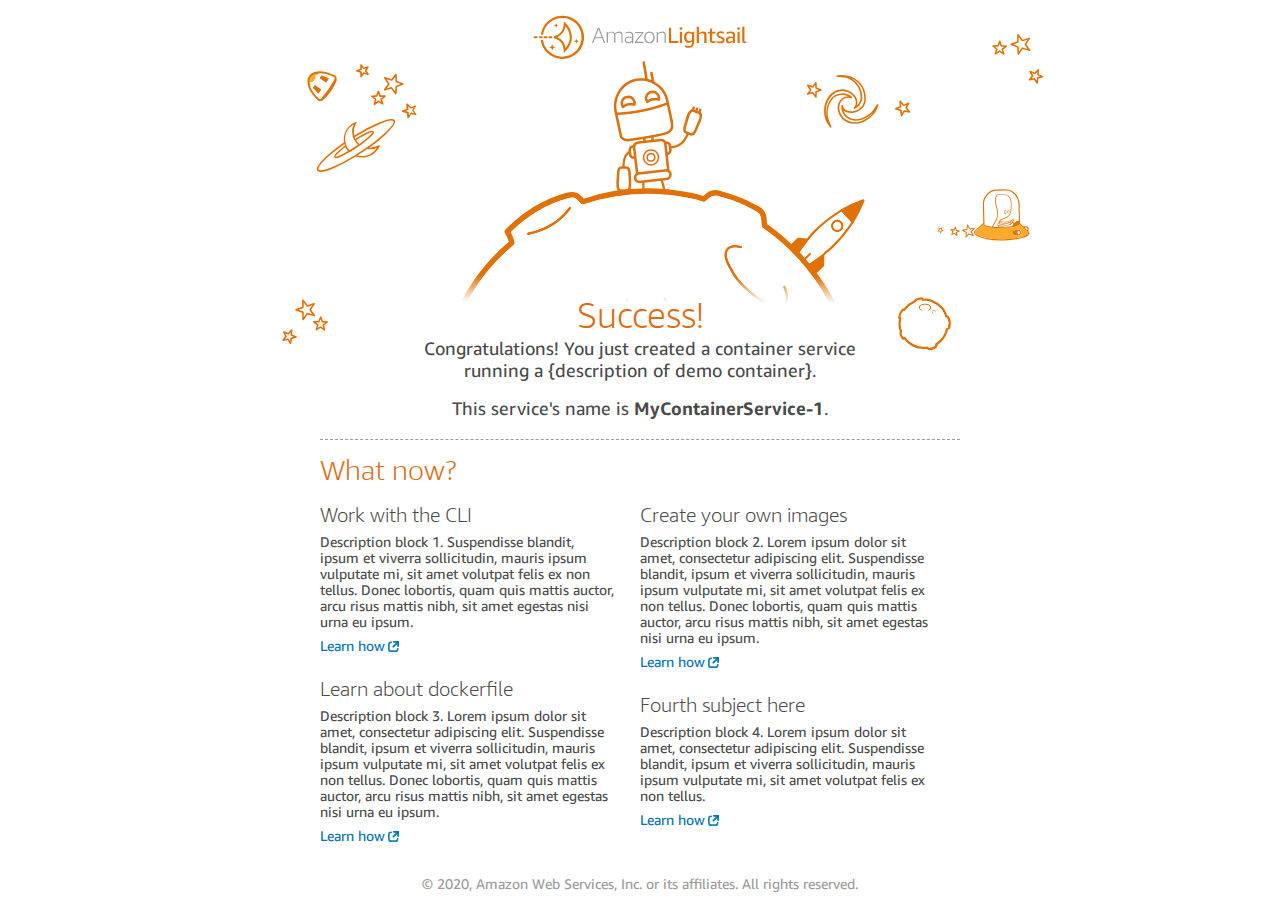
==== hello-world/html/index.html @ 0b676ece "add matt's page and styles" ====
<!DOCTYPE html>
<html lang="en-US">

<head>
	<meta charset="UTF-8">
	<meta name="author" content="@mrdaikon / Matt Rooney">
	<meta name="organization" content="Amazon - AWS / Lightsail">
	<title>Welcome to your first image!</title>
	<meta name="viewport" content="user-scalable=no, initial-scale=1, width=device-width, height=device-height" />
	<link rel="stylesheet" type="text/css" href="assets/css/welcome.css" />
</head>
<body>

<div class="layout_page style_bodyMD">
		<div class="layout_header">
			<img src="assets/img/Wave.gif" class="img_background">
			<img src="assets/img/HeaderOverlay.svg" class="img_foreground">
		</div>
	<div class="layout_content">

		<div class="layout_section1">

			<div class="style_headlineXL">Success!</div>

			<div class="layout_paragraph style_bodyMD">
				Congratulations! You just created a container service running a {description of demo container}.
			</div>

			<div class="layout_paragraph style_bodyMD">
				This service's name is <strong>MyContainerService-1</strong>.
			</div>

			<div class="style_rule"></div>

		</div>
		<div class="layout_section2_head">
			<div class="style_headlineMD">What now?</div>
		</div>
		<div class="layout_section2">

			<div class="layout_column">
				
				<div class="content_entry">
					<div class="style_headlineSM">Work with the CLI</div>
					<div class="style_bodySM">
						Description block 1. Suspendisse blandit, ipsum et viverra sollicitudin, mauris ipsum vulputate mi, sit amet volutpat felis ex non tellus. Donec lobortis, quam quis mattis auctor, arcu risus mattis nibh, sit amet egestas nisi urna eu ipsum.
						<a href="#">
							<div class="style_link">
								<div class="label">Learn how</div>
								<svg class="icon" width="16" height="16" viewBox="0 0 16 16" data-name="icon_inline_extlink_body2" class="tw_primitive_icon2 tw_type_mod_navlink" svgid="icon_inline_extlink_body2"><rect data-name="bounds" width="16" height="16" rx="2" style="opacity:0"></rect><g data-name="glyph"><path data-name="glyph" d="M4.107,14A3.107,3.107,0,0,1,1,10.893V6.568A3.107,3.107,0,0,1,4.107,3.461h.25A.643.643,0,0,1,5,4.1v.429a.642.642,0,0,1-.643.642h-.25A1.393,1.393,0,0,0,2.714,6.568v4.325a1.393,1.393,0,0,0,1.393,1.393H8.5a1.393,1.393,0,0,0,1.393-1.393V10.6a.643.643,0,0,1,.643-.643h.428a.643.643,0,0,1,.643.643v.289A3.107,3.107,0,0,1,8.5,14Z" style="opacity:.9"></path><path data-name="glyph" d="M6.643,2.961A.643.643,0,0,0,6,3.6v.428a.643.643,0,0,0,.643.643H9.074l-3.5,3.5a.643.643,0,0,0,0,.909l.3.3a.643.643,0,0,0,.909,0l3.5-3.5v2.43a.643.643,0,0,0,.643.643h.428A.643.643,0,0,0,12,8.318V2.961Z"></path></g></svg>
							</div>
						</a>				
					</div>
				</div>

				<div class="content_entry">
					<div class="style_headlineSM">Learn about dockerfile</div>
					<div class="style_bodySM">
						Description block 3. Lorem ipsum dolor sit amet, consectetur adipiscing elit. Suspendisse blandit, ipsum et viverra sollicitudin, mauris ipsum vulputate mi, sit amet volutpat felis ex non tellus. Donec lobortis, quam quis mattis auctor, arcu risus mattis nibh, sit amet egestas nisi urna eu ipsum.
						<a href="#">
							<div class="style_link">
								<div class="label">Learn how</div>
								<svg class="icon" width="16" height="16" viewBox="0 0 16 16" data-name="icon_inline_extlink_body2" class="tw_primitive_icon2 tw_type_mod_navlink" svgid="icon_inline_extlink_body2"><rect data-name="bounds" width="16" height="16" rx="2" style="opacity:0"></rect><g data-name="glyph"><path data-name="glyph" d="M4.107,14A3.107,3.107,0,0,1,1,10.893V6.568A3.107,3.107,0,0,1,4.107,3.461h.25A.643.643,0,0,1,5,4.1v.429a.642.642,0,0,1-.643.642h-.25A1.393,1.393,0,0,0,2.714,6.568v4.325a1.393,1.393,0,0,0,1.393,1.393H8.5a1.393,1.393,0,0,0,1.393-1.393V10.6a.643.643,0,0,1,.643-.643h.428a.643.643,0,0,1,.643.643v.289A3.107,3.107,0,0,1,8.5,14Z" style="opacity:.9"></path><path data-name="glyph" d="M6.643,2.961A.643.643,0,0,0,6,3.6v.428a.643.643,0,0,0,.643.643H9.074l-3.5,3.5a.643.643,0,0,0,0,.909l.3.3a.643.643,0,0,0,.909,0l3.5-3.5v2.43a.643.643,0,0,0,.643.643h.428A.643.643,0,0,0,12,8.318V2.961Z"></path></g></svg>
							</div>
						</a>				
					</div>
				</div>

			</div>


			<div class="layout_column">
				
				<div class="content_entry">
					<div class="style_headlineSM">Create your own images</div>
					<div class="style_bodySM">
						Description block 2. Lorem ipsum dolor sit amet, consectetur adipiscing elit. Suspendisse blandit, ipsum et viverra sollicitudin, mauris ipsum vulputate mi, sit amet volutpat felis ex non tellus. Donec lobortis, quam quis mattis auctor, arcu risus mattis nibh, sit amet egestas nisi urna eu ipsum.
						<a href="#">
							<div class="style_link">
								<div class="label">Learn how</div>
								<svg class="icon" width="16" height="16" viewBox="0 0 16 16" data-name="icon_inline_extlink_body2" class="tw_primitive_icon2 tw_type_mod_navlink" svgid="icon_inline_extlink_body2"><rect data-name="bounds" width="16" height="16" rx="2" style="opacity:0"></rect><g data-name="glyph"><path data-name="glyph" d="M4.107,14A3.107,3.107,0,0,1,1,10.893V6.568A3.107,3.107,0,0,1,4.107,3.461h.25A.643.643,0,0,1,5,4.1v.429a.642.642,0,0,1-.643.642h-.25A1.393,1.393,0,0,0,2.714,6.568v4.325a1.393,1.393,0,0,0,1.393,1.393H8.5a1.393,1.393,0,0,0,1.393-1.393V10.6a.643.643,0,0,1,.643-.643h.428a.643.643,0,0,1,.643.643v.289A3.107,3.107,0,0,1,8.5,14Z" style="opacity:.9"></path><path data-name="glyph" d="M6.643,2.961A.643.643,0,0,0,6,3.6v.428a.643.643,0,0,0,.643.643H9.074l-3.5,3.5a.643.643,0,0,0,0,.909l.3.3a.643.643,0,0,0,.909,0l3.5-3.5v2.43a.643.643,0,0,0,.643.643h.428A.643.643,0,0,0,12,8.318V2.961Z"></path></g></svg>
							</div>
						</a>				
					</div>
				</div>

				<div class="content_entry">
					<div class="style_headlineSM">Fourth subject here</div>
					<div class="style_bodySM">
						Description block 4. Lorem ipsum dolor sit amet, consectetur adipiscing elit. Suspendisse blandit, ipsum et viverra sollicitudin, mauris ipsum vulputate mi, sit amet volutpat felis ex non tellus.
						<a href="#">
							<div class="style_link">
								<div class="label">Learn how</div>
								<svg class="icon" width="16" height="16" viewBox="0 0 16 16" data-name="icon_inline_extlink_body2" class="tw_primitive_icon2 tw_type_mod_navlink" svgid="icon_inline_extlink_body2"><rect data-name="bounds" width="16" height="16" rx="2" style="opacity:0"></rect><g data-name="glyph"><path data-name="glyph" d="M4.107,14A3.107,3.107,0,0,1,1,10.893V6.568A3.107,3.107,0,0,1,4.107,3.461h.25A.643.643,0,0,1,5,4.1v.429a.642.642,0,0,1-.643.642h-.25A1.393,1.393,0,0,0,2.714,6.568v4.325a1.393,1.393,0,0,0,1.393,1.393H8.5a1.393,1.393,0,0,0,1.393-1.393V10.6a.643.643,0,0,1,.643-.643h.428a.643.643,0,0,1,.643.643v.289A3.107,3.107,0,0,1,8.5,14Z" style="opacity:.9"></path><path data-name="glyph" d="M6.643,2.961A.643.643,0,0,0,6,3.6v.428a.643.643,0,0,0,.643.643H9.074l-3.5,3.5a.643.643,0,0,0,0,.909l.3.3a.643.643,0,0,0,.909,0l3.5-3.5v2.43a.643.643,0,0,0,.643.643h.428A.643.643,0,0,0,12,8.318V2.961Z"></path></g></svg>
							</div>
						</a>				
					</div>
				</div>
				
			</div>



		</div>
	</div>
	<div class="layout_footer style_bodySM style_secondary">
		© 2020, Amazon Web Services, Inc. or its affiliates. All rights reserved.
	</div>


</div>


</body>
</html>
---- hello-world/html/assets/css/welcome.css ----
@font-face {
	font-family: 'FontCopy';
	font-style: normal;
	src: url("../fonts/AmazonEmber_W_Rg.woff2") format("woff2"), url("../fonts/AmazonEmber_W_Rg.woff") format("woff"), url("../fonts/AmazonEmber_W_Rg.eot") format("embedded-opentype");
}
@font-face {
	font-family: 'FontCopy';
	font-weight: bold;
	src: url("../fonts/AmazonEmber_W_Bd.woff2") format("woff2"), url("../fonts/AmazonEmber_W_Bd.woff") format("woff"), url("../fonts/AmazonEmber_W_Bd.eot") format("embedded-opentype");
}
@font-face {
	font-family: 'FontDisplay';
	font-style: normal;
	src: url("../fonts/AmazonEmberDisplay_W_Lt.woff2") format("woff2"), url("../fonts/AmazonEmberDisplay_W_Lt.woff") format("woff"), url("../fonts/AmazonEmberDisplay_W_Lt.eot") format("embedded-opentype");
}


body, html {
	background-color: #FFFFFF;
	font-family: FontCopy;
	margin: 0px;
	padding: 0px;
	-moz-osx-font-smoothing: grayscale;
		color: #4A4A4A;
		width: 100%;
		height: 100%;

}

strong {
	font-family: FontCopy;
}

a {
	text-decoration: none;
}

.style_rule {
	margin: 4px 0 4px 0;
	border-top: 1px dashed #9B9B9B;
	width: 100%;
}

.style_link {
	display: flex;
	line-height: 20px;
	fill: #0073BB;
	color: #0073BB;
	margin-top: 8px;
}

.style_link .label {
	font-size: 14px;
	line-height: 16px;
		text-decoration: none;
	font-style: normal;
	padding-right: 2px;


}

.style_headlineXL {
	line-height: 44px;
	font-size: 36px;
	font-family: FontDisplay;
	color: #DD6B10;
}

.style_headlineMD {
	    line-height: 36px;
    font-size: 28px;
    font-family: FontDisplay;
    color: #4A4A4A;
    padding-bottom: 16px;
	color: #DD6B10;
}

.style_headlineSM {
line-height: 22px;
font-size: 20px;
font-family: FontDisplay;
padding-bottom: 8px;
}

.style_bodyMD {
	font-size: 18px;
	padding-bottom: 18px;
}

.style_bodySM {
	font-size: 14px;
	line-height: 16px;
}

.style_secondary {
	color: #9B9B9B;
}

.layout_page {
	display: flex;
	flex-direction: column;
	height: 100%;
	width: 960px;
	margin: 0px auto;
	align-items: center;
}

.layout_content {
		flex: 1;
		width: 640px;
		margin-top: -60px;
		z-index: 900;
}

.layout_section1 {
	display: flex;
	flex-direction: column;
	align-items: center;
	text-align: center;
}


.layout_footer {
	text-align: right;
	padding: 8px;
}

.layout_header {
	position: relative;
	width: 960px;
	height: 384px;
}

.layout_paragraph {
	max-width: 480px;
	padding-bottom: 16px;
}


.layout_section2 {
	display: flex;
	width: 100%;
}

.layout_column {
	flex: 1;
}

.layout_section2_head {
	padding-top: 8px;
}

.content_entry {
	padding-bottom: 24px;
	padding-right: 24px;
}



.img_background{
	position: absolute;
	width: 150px;
	height: 150px;
	right: 40.8%;
	top: 16.2%;

}

.img_foreground {
	position: absolute;
	width: 100%;
	height: 100%;
}
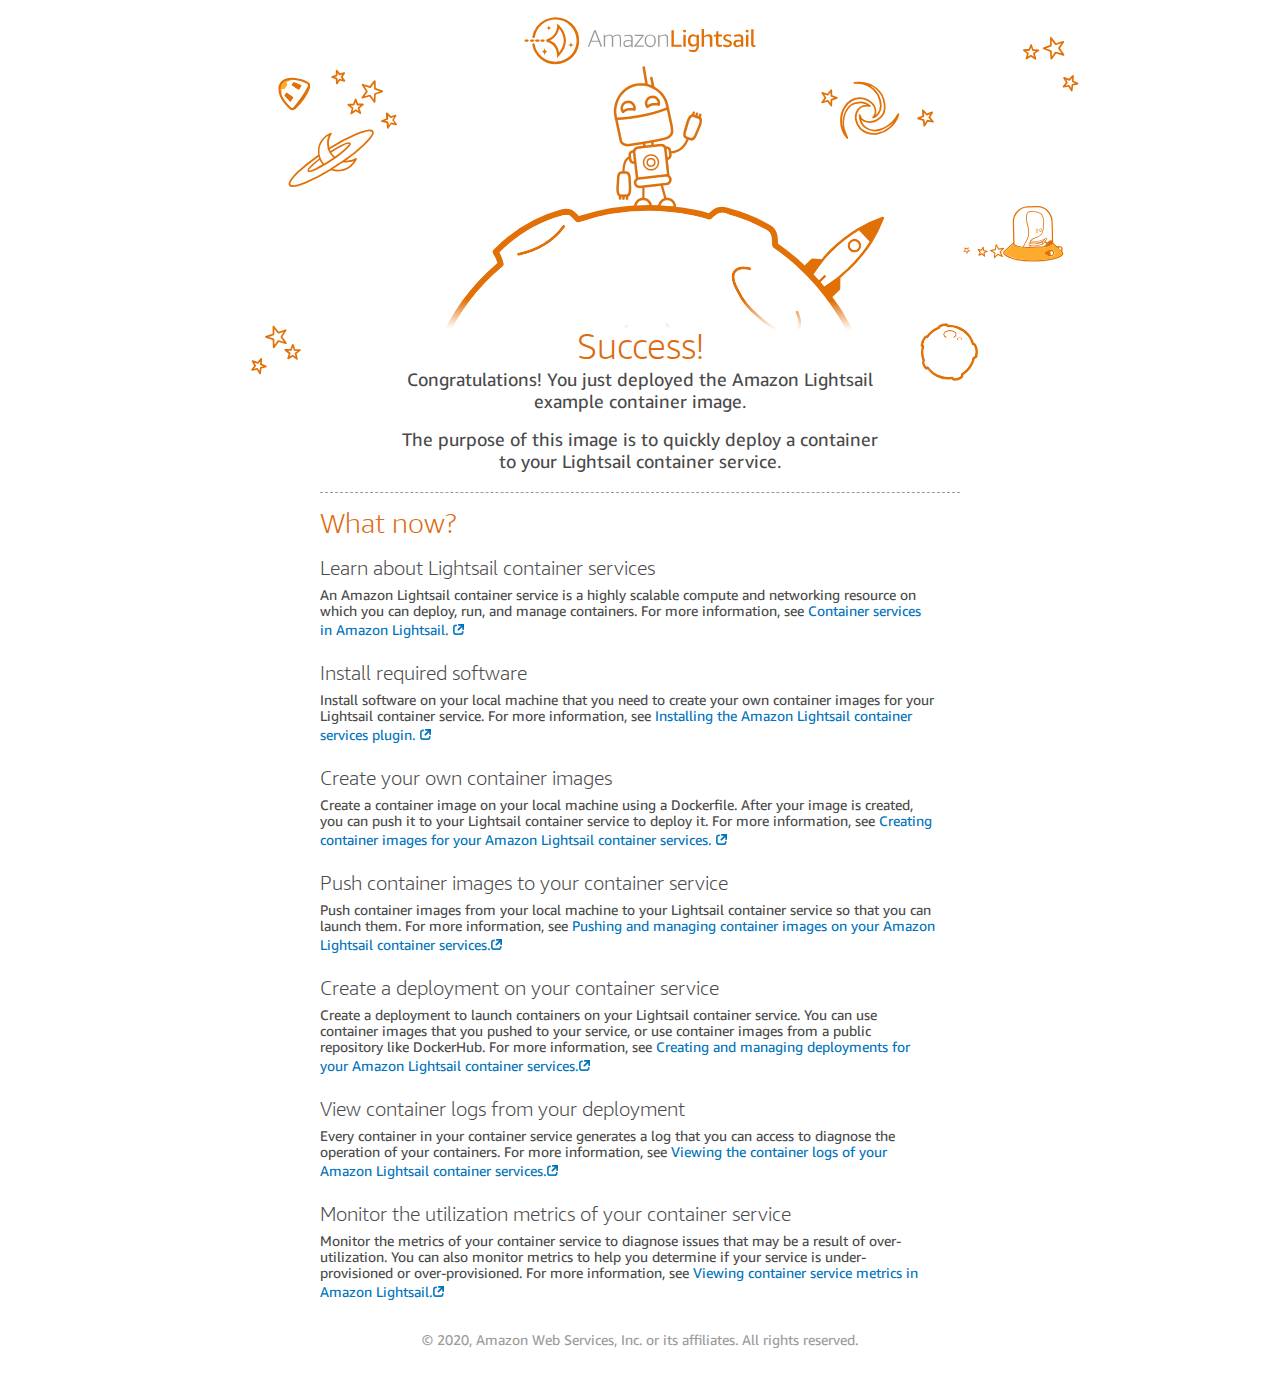
==== commit 290cc785: "add copy" ====
--- a/hello-world/html/index.html
+++ b/hello-world/html/index.html
@@ -1,115 +1,362 @@
 <!DOCTYPE html>
 <html lang="en-US">
-
-<head>
-	<meta charset="UTF-8">
-	<meta name="author" content="@mrdaikon / Matt Rooney">
-	<meta name="organization" content="Amazon - AWS / Lightsail">
-	<title>Welcome to your first image!</title>
-	<meta name="viewport" content="user-scalable=no, initial-scale=1, width=device-width, height=device-height" />
-	<link rel="stylesheet" type="text/css" href="assets/css/welcome.css" />
-</head>
-<body>
-
-<div class="layout_page style_bodyMD">
-		<div class="layout_header">
-			<img src="assets/img/Wave.gif" class="img_background">
-			<img src="assets/img/HeaderOverlay.svg" class="img_foreground">
-		</div>
-	<div class="layout_content">
-
-		<div class="layout_section1">
-
-			<div class="style_headlineXL">Success!</div>
-
-			<div class="layout_paragraph style_bodyMD">
-				Congratulations! You just created a container service running a {description of demo container}.
-			</div>
-
-			<div class="layout_paragraph style_bodyMD">
-				This service's name is <strong>MyContainerService-1</strong>.
-			</div>
-
-			<div class="style_rule"></div>
-
-		</div>
-		<div class="layout_section2_head">
-			<div class="style_headlineMD">What now?</div>
-		</div>
-		<div class="layout_section2">
-
-			<div class="layout_column">
-				
-				<div class="content_entry">
-					<div class="style_headlineSM">Work with the CLI</div>
-					<div class="style_bodySM">
-						Description block 1. Suspendisse blandit, ipsum et viverra sollicitudin, mauris ipsum vulputate mi, sit amet volutpat felis ex non tellus. Donec lobortis, quam quis mattis auctor, arcu risus mattis nibh, sit amet egestas nisi urna eu ipsum.
-						<a href="#">
-							<div class="style_link">
-								<div class="label">Learn how</div>
-								<svg class="icon" width="16" height="16" viewBox="0 0 16 16" data-name="icon_inline_extlink_body2" class="tw_primitive_icon2 tw_type_mod_navlink" svgid="icon_inline_extlink_body2"><rect data-name="bounds" width="16" height="16" rx="2" style="opacity:0"></rect><g data-name="glyph"><path data-name="glyph" d="M4.107,14A3.107,3.107,0,0,1,1,10.893V6.568A3.107,3.107,0,0,1,4.107,3.461h.25A.643.643,0,0,1,5,4.1v.429a.642.642,0,0,1-.643.642h-.25A1.393,1.393,0,0,0,2.714,6.568v4.325a1.393,1.393,0,0,0,1.393,1.393H8.5a1.393,1.393,0,0,0,1.393-1.393V10.6a.643.643,0,0,1,.643-.643h.428a.643.643,0,0,1,.643.643v.289A3.107,3.107,0,0,1,8.5,14Z" style="opacity:.9"></path><path data-name="glyph" d="M6.643,2.961A.643.643,0,0,0,6,3.6v.428a.643.643,0,0,0,.643.643H9.074l-3.5,3.5a.643.643,0,0,0,0,.909l.3.3a.643.643,0,0,0,.909,0l3.5-3.5v2.43a.643.643,0,0,0,.643.643h.428A.643.643,0,0,0,12,8.318V2.961Z"></path></g></svg>
-							</div>
-						</a>				
-					</div>
-				</div>
-
-				<div class="content_entry">
-					<div class="style_headlineSM">Learn about dockerfile</div>
-					<div class="style_bodySM">
-						Description block 3. Lorem ipsum dolor sit amet, consectetur adipiscing elit. Suspendisse blandit, ipsum et viverra sollicitudin, mauris ipsum vulputate mi, sit amet volutpat felis ex non tellus. Donec lobortis, quam quis mattis auctor, arcu risus mattis nibh, sit amet egestas nisi urna eu ipsum.
-						<a href="#">
-							<div class="style_link">
-								<div class="label">Learn how</div>
-								<svg class="icon" width="16" height="16" viewBox="0 0 16 16" data-name="icon_inline_extlink_body2" class="tw_primitive_icon2 tw_type_mod_navlink" svgid="icon_inline_extlink_body2"><rect data-name="bounds" width="16" height="16" rx="2" style="opacity:0"></rect><g data-name="glyph"><path data-name="glyph" d="M4.107,14A3.107,3.107,0,0,1,1,10.893V6.568A3.107,3.107,0,0,1,4.107,3.461h.25A.643.643,0,0,1,5,4.1v.429a.642.642,0,0,1-.643.642h-.25A1.393,1.393,0,0,0,2.714,6.568v4.325a1.393,1.393,0,0,0,1.393,1.393H8.5a1.393,1.393,0,0,0,1.393-1.393V10.6a.643.643,0,0,1,.643-.643h.428a.643.643,0,0,1,.643.643v.289A3.107,3.107,0,0,1,8.5,14Z" style="opacity:.9"></path><path data-name="glyph" d="M6.643,2.961A.643.643,0,0,0,6,3.6v.428a.643.643,0,0,0,.643.643H9.074l-3.5,3.5a.643.643,0,0,0,0,.909l.3.3a.643.643,0,0,0,.909,0l3.5-3.5v2.43a.643.643,0,0,0,.643.643h.428A.643.643,0,0,0,12,8.318V2.961Z"></path></g></svg>
-							</div>
-						</a>				
-					</div>
-				</div>
-
-			</div>
-
-
-			<div class="layout_column">
-				
-				<div class="content_entry">
-					<div class="style_headlineSM">Create your own images</div>
-					<div class="style_bodySM">
-						Description block 2. Lorem ipsum dolor sit amet, consectetur adipiscing elit. Suspendisse blandit, ipsum et viverra sollicitudin, mauris ipsum vulputate mi, sit amet volutpat felis ex non tellus. Donec lobortis, quam quis mattis auctor, arcu risus mattis nibh, sit amet egestas nisi urna eu ipsum.
-						<a href="#">
-							<div class="style_link">
-								<div class="label">Learn how</div>
-								<svg class="icon" width="16" height="16" viewBox="0 0 16 16" data-name="icon_inline_extlink_body2" class="tw_primitive_icon2 tw_type_mod_navlink" svgid="icon_inline_extlink_body2"><rect data-name="bounds" width="16" height="16" rx="2" style="opacity:0"></rect><g data-name="glyph"><path data-name="glyph" d="M4.107,14A3.107,3.107,0,0,1,1,10.893V6.568A3.107,3.107,0,0,1,4.107,3.461h.25A.643.643,0,0,1,5,4.1v.429a.642.642,0,0,1-.643.642h-.25A1.393,1.393,0,0,0,2.714,6.568v4.325a1.393,1.393,0,0,0,1.393,1.393H8.5a1.393,1.393,0,0,0,1.393-1.393V10.6a.643.643,0,0,1,.643-.643h.428a.643.643,0,0,1,.643.643v.289A3.107,3.107,0,0,1,8.5,14Z" style="opacity:.9"></path><path data-name="glyph" d="M6.643,2.961A.643.643,0,0,0,6,3.6v.428a.643.643,0,0,0,.643.643H9.074l-3.5,3.5a.643.643,0,0,0,0,.909l.3.3a.643.643,0,0,0,.909,0l3.5-3.5v2.43a.643.643,0,0,0,.643.643h.428A.643.643,0,0,0,12,8.318V2.961Z"></path></g></svg>
-							</div>
-						</a>				
-					</div>
-				</div>
-
-				<div class="content_entry">
-					<div class="style_headlineSM">Fourth subject here</div>
-					<div class="style_bodySM">
-						Description block 4. Lorem ipsum dolor sit amet, consectetur adipiscing elit. Suspendisse blandit, ipsum et viverra sollicitudin, mauris ipsum vulputate mi, sit amet volutpat felis ex non tellus.
-						<a href="#">
-							<div class="style_link">
-								<div class="label">Learn how</div>
-								<svg class="icon" width="16" height="16" viewBox="0 0 16 16" data-name="icon_inline_extlink_body2" class="tw_primitive_icon2 tw_type_mod_navlink" svgid="icon_inline_extlink_body2"><rect data-name="bounds" width="16" height="16" rx="2" style="opacity:0"></rect><g data-name="glyph"><path data-name="glyph" d="M4.107,14A3.107,3.107,0,0,1,1,10.893V6.568A3.107,3.107,0,0,1,4.107,3.461h.25A.643.643,0,0,1,5,4.1v.429a.642.642,0,0,1-.643.642h-.25A1.393,1.393,0,0,0,2.714,6.568v4.325a1.393,1.393,0,0,0,1.393,1.393H8.5a1.393,1.393,0,0,0,1.393-1.393V10.6a.643.643,0,0,1,.643-.643h.428a.643.643,0,0,1,.643.643v.289A3.107,3.107,0,0,1,8.5,14Z" style="opacity:.9"></path><path data-name="glyph" d="M6.643,2.961A.643.643,0,0,0,6,3.6v.428a.643.643,0,0,0,.643.643H9.074l-3.5,3.5a.643.643,0,0,0,0,.909l.3.3a.643.643,0,0,0,.909,0l3.5-3.5v2.43a.643.643,0,0,0,.643.643h.428A.643.643,0,0,0,12,8.318V2.961Z"></path></g></svg>
-							</div>
-						</a>				
-					</div>
-				</div>
-				
-			</div>
-
-
-
-		</div>
-	</div>
-	<div class="layout_footer style_bodySM style_secondary">
-		© 2020, Amazon Web Services, Inc. or its affiliates. All rights reserved.
-	</div>
-
-
-</div>
-
-
-</body>
-</html>+  <head>
+    <meta charset="UTF-8" />
+    <meta name="author" content="@mrdaikon / Matt Rooney" />
+    <meta name="organization" content="Amazon - AWS / Lightsail" />
+    <title>Welcome to your first image!</title>
+    <meta
+      name="viewport"
+      content="user-scalable=no, initial-scale=1, width=device-width, height=device-height"
+    />
+    <link rel="stylesheet" type="text/css" href="assets/css/welcome.css" />
+  </head>
+  <body>
+    <div class="layout_page style_bodyMD">
+      <div class="layout_header">
+        <img src="assets/img/Wave.gif" class="img_background" />
+        <img src="assets/img/HeaderOverlay.svg" class="img_foreground" />
+      </div>
+      <div class="layout_content">
+        <div class="layout_section1">
+          <div class="style_headlineXL">Success!</div>
+
+          <div class="layout_paragraph style_bodyMD">
+            Congratulations! You just deployed the Amazon Lightsail example
+            container image.
+          </div>
+
+          <div class="layout_paragraph style_bodyMD">
+            The purpose of this image is to quickly deploy a container to your
+            Lightsail container service.
+          </div>
+
+          <div class="style_rule"></div>
+        </div>
+
+        <div class="layout_section2_head">
+          <div class="style_headlineMD">What now?</div>
+        </div>
+
+        <div class="layout_section2">
+          <div class="layout_column">
+            <div class="content_entry">
+              <div class="style_headlineSM">
+                Learn about Lightsail container services
+              </div>
+              <div class="style_bodySM">
+                An Amazon Lightsail container service is a highly scalable
+                compute and networking resource on which you can deploy, run,
+                and manage containers. For more information, see
+                <a
+                  href="https://lightsail.aws.amazon.com/ls/docs/en_us/articles/amazon-lightsail-container-services"
+                  target="_blank"
+                  >Container services in Amazon Lightsail.
+                  <svg
+                    class="icon"
+                    width="16"
+                    height="16"
+                    viewBox="0 -2 16 16"
+                    data-name="icon_inline_extlink_body2"
+                    class="tw_primitive_icon2 tw_type_mod_navlink"
+                    svgid="icon_inline_extlink_body2"
+                  >
+                    <rect
+                      data-name="bounds"
+                      width="16"
+                      height="16"
+                      rx="2"
+                      style="opacity: 0;"
+                    ></rect>
+                    <g data-name="glyph">
+                      <path
+                        data-name="glyph"
+                        d="M4.107,14A3.107,3.107,0,0,1,1,10.893V6.568A3.107,3.107,0,0,1,4.107,3.461h.25A.643.643,0,0,1,5,4.1v.429a.642.642,0,0,1-.643.642h-.25A1.393,1.393,0,0,0,2.714,6.568v4.325a1.393,1.393,0,0,0,1.393,1.393H8.5a1.393,1.393,0,0,0,1.393-1.393V10.6a.643.643,0,0,1,.643-.643h.428a.643.643,0,0,1,.643.643v.289A3.107,3.107,0,0,1,8.5,14Z"
+                        style="opacity: 0.9;"
+                      ></path>
+                      <path
+                        data-name="glyph"
+                        d="M6.643,2.961A.643.643,0,0,0,6,3.6v.428a.643.643,0,0,0,.643.643H9.074l-3.5,3.5a.643.643,0,0,0,0,.909l.3.3a.643.643,0,0,0,.909,0l3.5-3.5v2.43a.643.643,0,0,0,.643.643h.428A.643.643,0,0,0,12,8.318V2.961Z"
+                      ></path>
+                    </g>
+                  </svg>
+                </a>
+              </div>
+            </div>
+
+            <div class="content_entry">
+              <div class="style_headlineSM">Install required software</div>
+              <div class="style_bodySM">
+                Install software on your local machine that you need to create
+                your own container images for your Lightsail container service.
+                For more information, see
+                <a
+                  href="https://lightsail.aws.amazon.com/ls/docs/en_us/articles/amazon-lightsail-install-software"
+                >
+                  Installing the Amazon Lightsail container services plugin.
+                  <svg
+                    class="icon"
+                    width="16"
+                    height="16"
+                    viewBox="0 -2 16 16"
+                    data-name="icon_inline_extlink_body2"
+                    class="tw_primitive_icon2 tw_type_mod_navlink"
+                    svgid="icon_inline_extlink_body2"
+                  >
+                    <rect
+                      data-name="bounds"
+                      width="16"
+                      height="16"
+                      rx="2"
+                      style="opacity: 0;"
+                    ></rect>
+                    <g data-name="glyph">
+                      <path
+                        data-name="glyph"
+                        d="M4.107,14A3.107,3.107,0,0,1,1,10.893V6.568A3.107,3.107,0,0,1,4.107,3.461h.25A.643.643,0,0,1,5,4.1v.429a.642.642,0,0,1-.643.642h-.25A1.393,1.393,0,0,0,2.714,6.568v4.325a1.393,1.393,0,0,0,1.393,1.393H8.5a1.393,1.393,0,0,0,1.393-1.393V10.6a.643.643,0,0,1,.643-.643h.428a.643.643,0,0,1,.643.643v.289A3.107,3.107,0,0,1,8.5,14Z"
+                        style="opacity: 0.9;"
+                      ></path>
+                      <path
+                        data-name="glyph"
+                        d="M6.643,2.961A.643.643,0,0,0,6,3.6v.428a.643.643,0,0,0,.643.643H9.074l-3.5,3.5a.643.643,0,0,0,0,.909l.3.3a.643.643,0,0,0,.909,0l3.5-3.5v2.43a.643.643,0,0,0,.643.643h.428A.643.643,0,0,0,12,8.318V2.961Z"
+                      ></path>
+                    </g>
+                  </svg>
+                </a>
+              </div>
+            </div>
+
+            <div class="content_entry">
+              <div class="style_headlineSM">
+                Create your own container images
+              </div>
+              <div class="style_bodySM">
+                Create a container image on your local machine using a
+                Dockerfile. After your image is created, you can push it to your
+                Lightsail container service to deploy it. For more information,
+                see
+                <a
+                  href="https://lightsail.aws.amazon.com/ls/docs/en_us/articles/amazon-lightsail-creating-container-images"
+                  target="_blank"
+                  >Creating container images for your Amazon Lightsail container
+                  services.
+                  <svg
+                    class="icon"
+                    width="16"
+                    height="16"
+                    viewBox="0 -2 16 16"
+                    data-name="icon_inline_extlink_body2"
+                    class="tw_primitive_icon2 tw_type_mod_navlink"
+                    svgid="icon_inline_extlink_body2"
+                  >
+                    <rect
+                      data-name="bounds"
+                      width="16"
+                      height="16"
+                      rx="2"
+                      style="opacity: 0;"
+                    ></rect>
+                    <g data-name="glyph">
+                      <path
+                        data-name="glyph"
+                        d="M4.107,14A3.107,3.107,0,0,1,1,10.893V6.568A3.107,3.107,0,0,1,4.107,3.461h.25A.643.643,0,0,1,5,4.1v.429a.642.642,0,0,1-.643.642h-.25A1.393,1.393,0,0,0,2.714,6.568v4.325a1.393,1.393,0,0,0,1.393,1.393H8.5a1.393,1.393,0,0,0,1.393-1.393V10.6a.643.643,0,0,1,.643-.643h.428a.643.643,0,0,1,.643.643v.289A3.107,3.107,0,0,1,8.5,14Z"
+                        style="opacity: 0.9;"
+                      ></path>
+                      <path
+                        data-name="glyph"
+                        d="M6.643,2.961A.643.643,0,0,0,6,3.6v.428a.643.643,0,0,0,.643.643H9.074l-3.5,3.5a.643.643,0,0,0,0,.909l.3.3a.643.643,0,0,0,.909,0l3.5-3.5v2.43a.643.643,0,0,0,.643.643h.428A.643.643,0,0,0,12,8.318V2.961Z"
+                      ></path>
+                    </g>
+                  </svg>
+                </a>
+              </div>
+            </div>
+
+            <div class="content_entry">
+              <div class="style_headlineSM">
+                Push container images to your container service
+              </div>
+              <div class="style_bodySM">
+                Push container images from your local machine to your Lightsail
+                container service so that you can launch them. For more
+                information, see
+                <a
+                  href="https://lightsail.aws.amazon.com/ls/docs/en_us/articles/amazon-lightsail-pushing-container-images"
+                  target="_blank"
+                  >Pushing and managing container images on your Amazon
+                  Lightsail container services.<svg
+                    class="icon"
+                    width="16"
+                    height="16"
+                    viewBox="0 -2 16 16"
+                    data-name="icon_inline_extlink_body2"
+                    class="tw_primitive_icon2 tw_type_mod_navlink"
+                    svgid="icon_inline_extlink_body2"
+                  >
+                    <rect
+                      data-name="bounds"
+                      width="16"
+                      height="16"
+                      rx="2"
+                      style="opacity: 0;"
+                    ></rect>
+                    <g data-name="glyph">
+                      <path
+                        data-name="glyph"
+                        d="M4.107,14A3.107,3.107,0,0,1,1,10.893V6.568A3.107,3.107,0,0,1,4.107,3.461h.25A.643.643,0,0,1,5,4.1v.429a.642.642,0,0,1-.643.642h-.25A1.393,1.393,0,0,0,2.714,6.568v4.325a1.393,1.393,0,0,0,1.393,1.393H8.5a1.393,1.393,0,0,0,1.393-1.393V10.6a.643.643,0,0,1,.643-.643h.428a.643.643,0,0,1,.643.643v.289A3.107,3.107,0,0,1,8.5,14Z"
+                        style="opacity: 0.9;"
+                      ></path>
+                      <path
+                        data-name="glyph"
+                        d="M6.643,2.961A.643.643,0,0,0,6,3.6v.428a.643.643,0,0,0,.643.643H9.074l-3.5,3.5a.643.643,0,0,0,0,.909l.3.3a.643.643,0,0,0,.909,0l3.5-3.5v2.43a.643.643,0,0,0,.643.643h.428A.643.643,0,0,0,12,8.318V2.961Z"
+                      ></path>
+                    </g>
+                  </svg>
+                </a>
+              </div>
+            </div>
+
+            <div class="content_entry">
+              <div class="style_headlineSM">
+                Create a deployment on your container service
+              </div>
+              <div class="style_bodySM">
+                Create a deployment to launch containers on your Lightsail
+                container service. You can use container images that you pushed
+                to your service, or use container images from a public
+                repository like DockerHub. For more information, see
+                <a
+                  href="https://lightsail.aws.amazon.com/ls/docs/en_us/articles/amazon-lightsail-container-services-deployments"
+                  target="_blank"
+                  >Creating and managing deployments for your Amazon Lightsail
+                  container services.<svg
+                    class="icon"
+                    width="16"
+                    height="16"
+                    viewBox="0 -2 16 16"
+                    data-name="icon_inline_extlink_body2"
+                    class="tw_primitive_icon2 tw_type_mod_navlink"
+                    svgid="icon_inline_extlink_body2"
+                  >
+                    <rect
+                      data-name="bounds"
+                      width="16"
+                      height="16"
+                      rx="2"
+                      style="opacity: 0;"
+                    ></rect>
+                    <g data-name="glyph">
+                      <path
+                        data-name="glyph"
+                        d="M4.107,14A3.107,3.107,0,0,1,1,10.893V6.568A3.107,3.107,0,0,1,4.107,3.461h.25A.643.643,0,0,1,5,4.1v.429a.642.642,0,0,1-.643.642h-.25A1.393,1.393,0,0,0,2.714,6.568v4.325a1.393,1.393,0,0,0,1.393,1.393H8.5a1.393,1.393,0,0,0,1.393-1.393V10.6a.643.643,0,0,1,.643-.643h.428a.643.643,0,0,1,.643.643v.289A3.107,3.107,0,0,1,8.5,14Z"
+                        style="opacity: 0.9;"
+                      ></path>
+                      <path
+                        data-name="glyph"
+                        d="M6.643,2.961A.643.643,0,0,0,6,3.6v.428a.643.643,0,0,0,.643.643H9.074l-3.5,3.5a.643.643,0,0,0,0,.909l.3.3a.643.643,0,0,0,.909,0l3.5-3.5v2.43a.643.643,0,0,0,.643.643h.428A.643.643,0,0,0,12,8.318V2.961Z"
+                      ></path>
+                    </g>
+                  </svg>
+                </a>
+              </div>
+            </div>
+
+            <div class="content_entry">
+              <div class="style_headlineSM">
+                View container logs from your deployment
+              </div>
+              <div class="style_bodySM">
+                Every container in your container service generates a log that
+                you can access to diagnose the operation of your containers. For
+                more information, see
+                <a
+                  href="https://lightsail.aws.amazon.com/ls/docs/en_us/articles/amazon-lightsail-viewing-container-service-container-logs"
+                  target="_blank"
+                  >Viewing the container logs of your Amazon Lightsail container
+                  services.<svg
+                    class="icon"
+                    width="16"
+                    height="16"
+                    viewBox="0 -2 16 16"
+                    data-name="icon_inline_extlink_body2"
+                    class="tw_primitive_icon2 tw_type_mod_navlink"
+                    svgid="icon_inline_extlink_body2"
+                  >
+                    <rect
+                      data-name="bounds"
+                      width="16"
+                      height="16"
+                      rx="2"
+                      style="opacity: 0;"
+                    ></rect>
+                    <g data-name="glyph">
+                      <path
+                        data-name="glyph"
+                        d="M4.107,14A3.107,3.107,0,0,1,1,10.893V6.568A3.107,3.107,0,0,1,4.107,3.461h.25A.643.643,0,0,1,5,4.1v.429a.642.642,0,0,1-.643.642h-.25A1.393,1.393,0,0,0,2.714,6.568v4.325a1.393,1.393,0,0,0,1.393,1.393H8.5a1.393,1.393,0,0,0,1.393-1.393V10.6a.643.643,0,0,1,.643-.643h.428a.643.643,0,0,1,.643.643v.289A3.107,3.107,0,0,1,8.5,14Z"
+                        style="opacity: 0.9;"
+                      ></path>
+                      <path
+                        data-name="glyph"
+                        d="M6.643,2.961A.643.643,0,0,0,6,3.6v.428a.643.643,0,0,0,.643.643H9.074l-3.5,3.5a.643.643,0,0,0,0,.909l.3.3a.643.643,0,0,0,.909,0l3.5-3.5v2.43a.643.643,0,0,0,.643.643h.428A.643.643,0,0,0,12,8.318V2.961Z"
+                      ></path>
+                    </g>
+                  </svg>
+                </a>
+              </div>
+            </div>
+
+            <div class="content_entry">
+              <div class="style_headlineSM">
+                Monitor the utilization metrics of your container service
+              </div>
+              <div class="style_bodySM">
+                Monitor the metrics of your container service to diagnose issues
+                that may be a result of over-utilization. You can also monitor
+                metrics to help you determine if your service is
+                under-provisioned or over-provisioned. For more information, see
+                <a
+                  href="https://lightsail.aws.amazon.com/ls/docs/en_us/articles/amazon-lightsail-viewing-container-services-metrics"
+                  target="_blank"
+                  >Viewing container service metrics in Amazon Lightsail.<svg
+                    class="icon"
+                    width="16"
+                    height="16"
+                    viewBox="0 -2 16 16"
+                    data-name="icon_inline_extlink_body2"
+                    class="tw_primitive_icon2 tw_type_mod_navlink"
+                    svgid="icon_inline_extlink_body2"
+                  >
+                    <rect
+                      data-name="bounds"
+                      width="16"
+                      height="16"
+                      rx="2"
+                      style="opacity: 0;"
+                    ></rect>
+                    <g data-name="glyph">
+                      <path
+                        data-name="glyph"
+                        d="M4.107,14A3.107,3.107,0,0,1,1,10.893V6.568A3.107,3.107,0,0,1,4.107,3.461h.25A.643.643,0,0,1,5,4.1v.429a.642.642,0,0,1-.643.642h-.25A1.393,1.393,0,0,0,2.714,6.568v4.325a1.393,1.393,0,0,0,1.393,1.393H8.5a1.393,1.393,0,0,0,1.393-1.393V10.6a.643.643,0,0,1,.643-.643h.428a.643.643,0,0,1,.643.643v.289A3.107,3.107,0,0,1,8.5,14Z"
+                        style="opacity: 0.9;"
+                      ></path>
+                      <path
+                        data-name="glyph"
+                        d="M6.643,2.961A.643.643,0,0,0,6,3.6v.428a.643.643,0,0,0,.643.643H9.074l-3.5,3.5a.643.643,0,0,0,0,.909l.3.3a.643.643,0,0,0,.909,0l3.5-3.5v2.43a.643.643,0,0,0,.643.643h.428A.643.643,0,0,0,12,8.318V2.961Z"
+                      ></path>
+                    </g>
+                  </svg>
+                </a>
+              </div>
+            </div>
+
+            <!--><!-->
+          </div>
+        </div>
+      </div>
+      <div class="layout_footer style_bodySM style_secondary">
+        © 2020, Amazon Web Services, Inc. or its affiliates. All rights
+        reserved.
+      </div>
+    </div>
+  </body>
+</html>
--- a/hello-world/html/assets/css/welcome.css
+++ b/hello-world/html/assets/css/welcome.css
@@ -24,8 +24,7 @@
 	-moz-osx-font-smoothing: grayscale;
 		color: #4A4A4A;
 		width: 100%;
-		height: 100%;
-
+		min-height: 100vh;
 }
 
 strong {
@@ -34,6 +33,8 @@
 
 a {
 	text-decoration: none;
+  fill: #0073BB;
+  color: #0073BB;
 }
 
 .style_rule {
@@ -140,6 +141,7 @@
 
 .layout_section2 {
 	display: flex;
+  flex-direction: column;
 	width: 100%;
 }
 
@@ -171,4 +173,4 @@
 	position: absolute;
 	width: 100%;
 	height: 100%;
-}+}
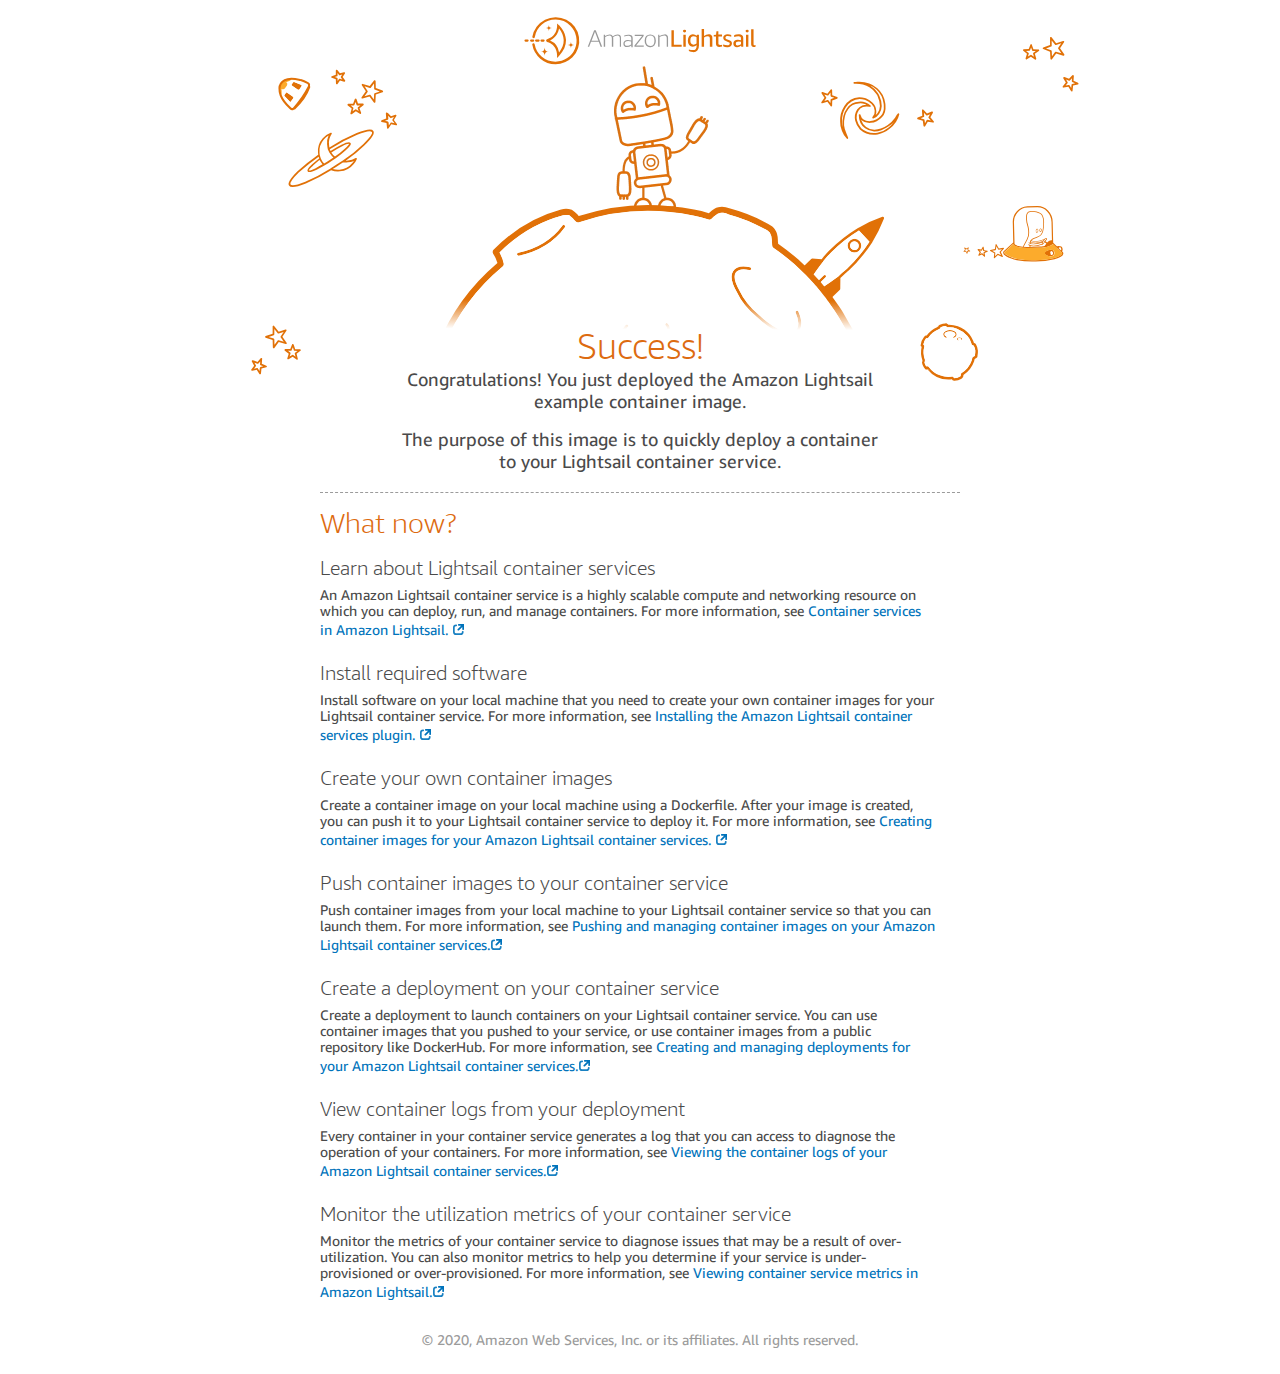
==== commit 4b3f1b02: "add favicon" ====
--- a/hello-world/html/index.html
+++ b/hello-world/html/index.html
@@ -5,6 +5,7 @@
     <meta name="author" content="@mrdaikon / Matt Rooney" />
     <meta name="organization" content="Amazon - AWS / Lightsail" />
     <title>Welcome to your first image!</title>
+    <link rel="shortcut icon" href="/assets/img/favicon.ico" />
     <meta
       name="viewport"
       content="user-scalable=no, initial-scale=1, width=device-width, height=device-height"
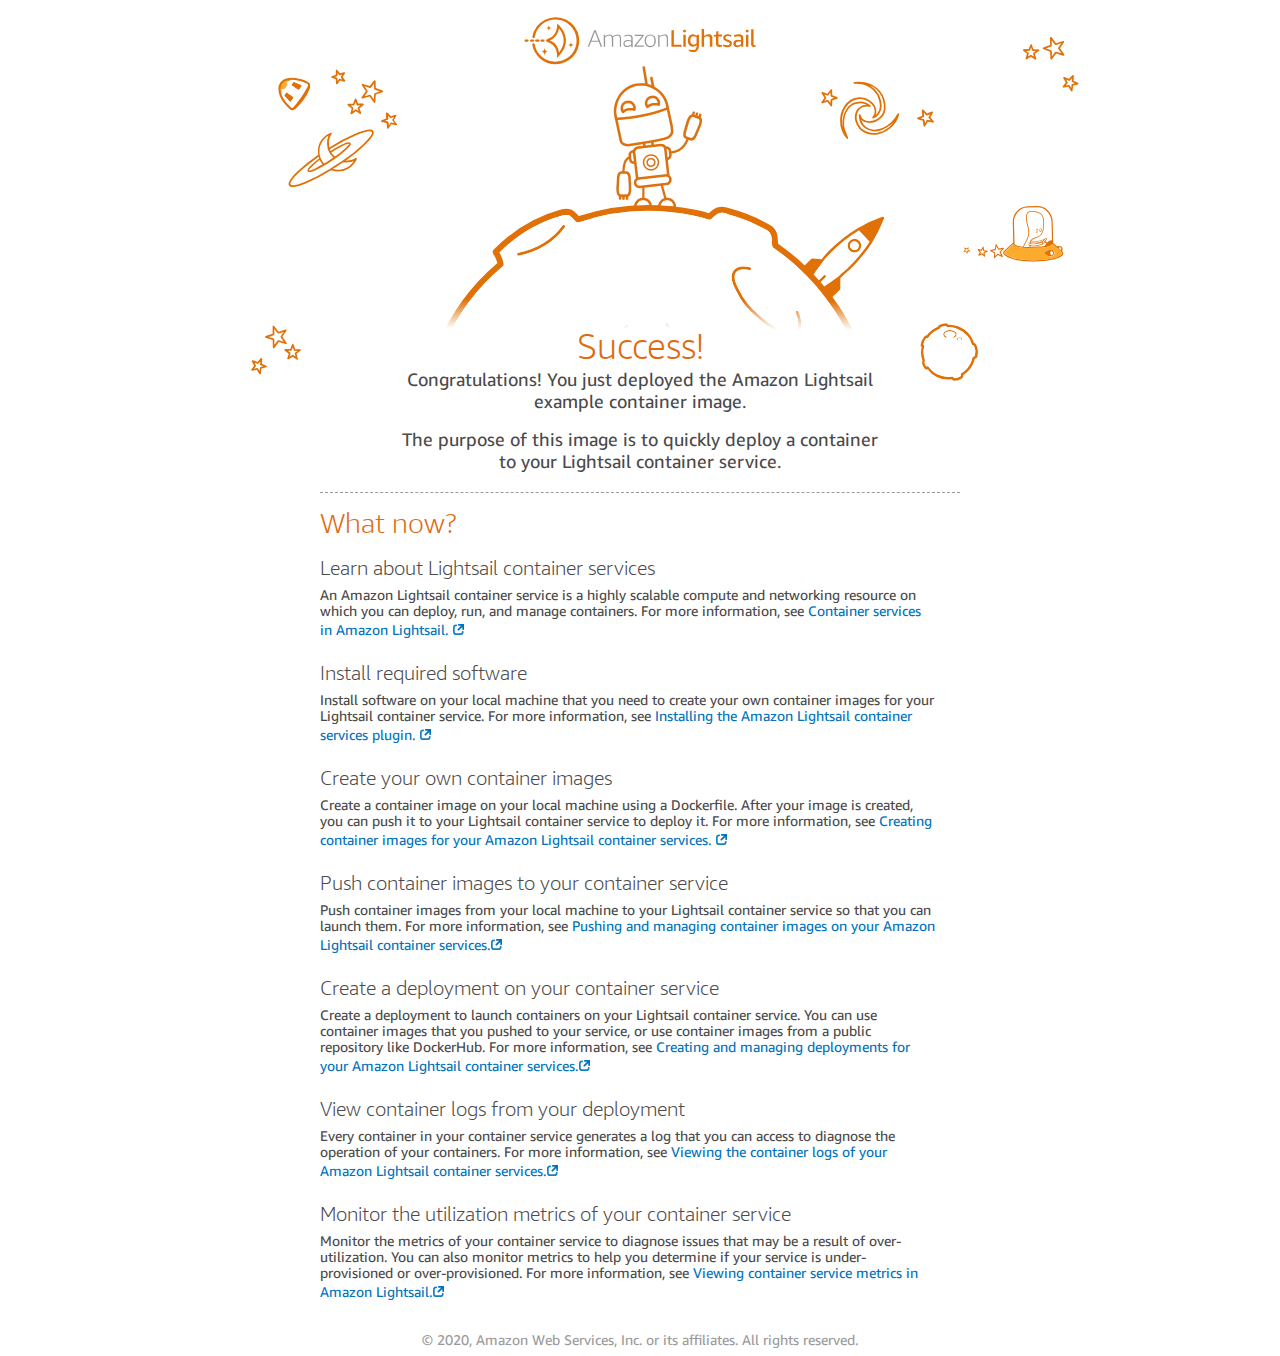
==== commit 28fba5f0: "Merge pull request #3 from aws-samples/hello-world-container" ====
--- a/hello-world/html/index.html
+++ b/hello-world/html/index.html
@@ -13,39 +13,39 @@
     <link rel="stylesheet" type="text/css" href="assets/css/welcome.css" />
   </head>
   <body>
-    <div class="layout_page style_bodyMD">
-      <div class="layout_header">
+    <main class="layout_page style_bodyMD">
+      <header class="layout_header">
         <img src="assets/img/Wave.gif" class="img_background" />
         <img src="assets/img/HeaderOverlay.svg" class="img_foreground" />
-      </div>
+      </header>
       <div class="layout_content">
-        <div class="layout_section1">
-          <div class="style_headlineXL">Success!</div>
-
-          <div class="layout_paragraph style_bodyMD">
+        <section class="layout_section1">
+          <h1 class="style_headlineXL">Success!</h1>
+
+          <h2 class="layout_paragraph style_bodyMD">
             Congratulations! You just deployed the Amazon Lightsail example
             container image.
-          </div>
-
-          <div class="layout_paragraph style_bodyMD">
+          </h2>
+
+          <h2 class="layout_paragraph style_bodyMD">
             The purpose of this image is to quickly deploy a container to your
             Lightsail container service.
-          </div>
+          </h2>
 
           <div class="style_rule"></div>
-        </div>
-
-        <div class="layout_section2_head">
-          <div class="style_headlineMD">What now?</div>
-        </div>
-
-        <div class="layout_section2">
-          <div class="layout_column">
-            <div class="content_entry">
-              <div class="style_headlineSM">
+        </section>
+
+        <section class="layout_section2">
+          <h3 class="layout_section2_head">
+            <div class="style_headlineMD">What now?</div>
+          </h3>
+
+          <ul class="layout_column">
+            <li class="content_entry">
+              <h4 class="style_headlineSM">
                 Learn about Lightsail container services
-              </div>
-              <div class="style_bodySM">
+              </h4>
+              <p class="style_bodySM">
                 An Amazon Lightsail container service is a highly scalable
                 compute and networking resource on which you can deploy, run,
                 and manage containers. For more information, see
@@ -82,12 +82,12 @@
                     </g>
                   </svg>
                 </a>
-              </div>
-            </div>
-
-            <div class="content_entry">
-              <div class="style_headlineSM">Install required software</div>
-              <div class="style_bodySM">
+              </p>
+            </li>
+
+            <li class="content_entry">
+              <h4 class="style_headlineSM">Install required software</h4>
+              <p class="style_bodySM">
                 Install software on your local machine that you need to create
                 your own container images for your Lightsail container service.
                 For more information, see
@@ -124,14 +124,14 @@
                     </g>
                   </svg>
                 </a>
-              </div>
-            </div>
-
-            <div class="content_entry">
-              <div class="style_headlineSM">
+              </p>
+            </li>
+
+            <li class="content_entry">
+              <h4 class="style_headlineSM">
                 Create your own container images
-              </div>
-              <div class="style_bodySM">
+              </h4>
+              <p class="style_bodySM">
                 Create a container image on your local machine using a
                 Dockerfile. After your image is created, you can push it to your
                 Lightsail container service to deploy it. For more information,
@@ -170,14 +170,14 @@
                     </g>
                   </svg>
                 </a>
-              </div>
-            </div>
-
-            <div class="content_entry">
-              <div class="style_headlineSM">
+              </p>
+            </li>
+
+            <li class="content_entry">
+              <h4 class="style_headlineSM">
                 Push container images to your container service
-              </div>
-              <div class="style_bodySM">
+              </h4>
+              <p class="style_bodySM">
                 Push container images from your local machine to your Lightsail
                 container service so that you can launch them. For more
                 information, see
@@ -214,14 +214,14 @@
                     </g>
                   </svg>
                 </a>
-              </div>
-            </div>
-
-            <div class="content_entry">
-              <div class="style_headlineSM">
+              </p>
+            </li>
+
+            <li class="content_entry">
+              <h4 class="style_headlineSM">
                 Create a deployment on your container service
-              </div>
-              <div class="style_bodySM">
+              </h4>
+              <p class="style_bodySM">
                 Create a deployment to launch containers on your Lightsail
                 container service. You can use container images that you pushed
                 to your service, or use container images from a public
@@ -259,14 +259,14 @@
                     </g>
                   </svg>
                 </a>
-              </div>
-            </div>
-
-            <div class="content_entry">
-              <div class="style_headlineSM">
+              </p>
+            </li>
+
+            <li class="content_entry">
+              <h4 class="style_headlineSM">
                 View container logs from your deployment
-              </div>
-              <div class="style_bodySM">
+              </h4>
+              <p class="style_bodySM">
                 Every container in your container service generates a log that
                 you can access to diagnose the operation of your containers. For
                 more information, see
@@ -303,14 +303,14 @@
                     </g>
                   </svg>
                 </a>
-              </div>
-            </div>
-
-            <div class="content_entry">
-              <div class="style_headlineSM">
+              </p>
+            </li>
+
+            <li class="content_entry">
+              <h4 class="style_headlineSM">
                 Monitor the utilization metrics of your container service
-              </div>
-              <div class="style_bodySM">
+              </h4>
+              <p class="style_bodySM">
                 Monitor the metrics of your container service to diagnose issues
                 that may be a result of over-utilization. You can also monitor
                 metrics to help you determine if your service is
@@ -347,17 +347,15 @@
                     </g>
                   </svg>
                 </a>
-              </div>
-            </div>
-
-            <!--><!-->
-          </div>
-        </div>
+              </p>
+            </li>
+          </ul>
+        </section>
       </div>
-      <div class="layout_footer style_bodySM style_secondary">
+      <footer class="layout_footer style_bodySM style_secondary">
         © 2020, Amazon Web Services, Inc. or its affiliates. All rights
         reserved.
-      </div>
-    </div>
+      </footer>
+    </main>
   </body>
 </html>
--- a/hello-world/html/assets/css/welcome.css
+++ b/hello-world/html/assets/css/welcome.css
@@ -1,176 +1,304 @@
+html,
+body,
+div,
+span,
+applet,
+object,
+iframe,
+h1,
+h2,
+h3,
+h4,
+h5,
+h6,
+p,
+blockquote,
+pre,
+a,
+abbr,
+acronym,
+address,
+big,
+cite,
+code,
+del,
+dfn,
+em,
+img,
+ins,
+kbd,
+q,
+s,
+samp,
+small,
+strike,
+strong,
+sub,
+sup,
+tt,
+var,
+b,
+u,
+i,
+center,
+dl,
+dt,
+dd,
+ol,
+ul,
+li,
+fieldset,
+form,
+label,
+legend,
+table,
+caption,
+tbody,
+tfoot,
+thead,
+tr,
+th,
+td,
+article,
+aside,
+canvas,
+details,
+embed,
+figure,
+figcaption,
+footer,
+header,
+hgroup,
+menu,
+nav,
+output,
+ruby,
+section,
+summary,
+time,
+mark,
+audio,
+video {
+  margin: 0;
+  padding: 0;
+  border: 0;
+  font-size: 100%;
+  font: inherit;
+  vertical-align: baseline;
+}
+/* HTML5 display-role reset for older browsers */
+article,
+aside,
+details,
+figcaption,
+figure,
+footer,
+header,
+hgroup,
+menu,
+nav,
+section {
+  display: block;
+}
+body {
+  line-height: 1;
+}
+ol,
+ul {
+  list-style: none;
+}
+blockquote,
+q {
+  quotes: none;
+}
+blockquote:before,
+blockquote:after,
+q:before,
+q:after {
+  content: "";
+  content: none;
+}
+table {
+  border-collapse: collapse;
+  border-spacing: 0;
+}
 
 @font-face {
-	font-family: 'FontCopy';
-	font-style: normal;
-	src: url("../fonts/AmazonEmber_W_Rg.woff2") format("woff2"), url("../fonts/AmazonEmber_W_Rg.woff") format("woff"), url("../fonts/AmazonEmber_W_Rg.eot") format("embedded-opentype");
+  font-family: "FontCopy";
+  font-style: normal;
+  src: url("../fonts/AmazonEmber_W_Rg.woff2") format("woff2"),
+    url("../fonts/AmazonEmber_W_Rg.woff") format("woff"),
+    url("../fonts/AmazonEmber_W_Rg.eot") format("embedded-opentype");
 }
 @font-face {
-	font-family: 'FontCopy';
-	font-weight: bold;
-	src: url("../fonts/AmazonEmber_W_Bd.woff2") format("woff2"), url("../fonts/AmazonEmber_W_Bd.woff") format("woff"), url("../fonts/AmazonEmber_W_Bd.eot") format("embedded-opentype");
+  font-family: "FontCopy";
+  font-weight: bold;
+  src: url("../fonts/AmazonEmber_W_Bd.woff2") format("woff2"),
+    url("../fonts/AmazonEmber_W_Bd.woff") format("woff"),
+    url("../fonts/AmazonEmber_W_Bd.eot") format("embedded-opentype");
 }
 @font-face {
-	font-family: 'FontDisplay';
-	font-style: normal;
-	src: url("../fonts/AmazonEmberDisplay_W_Lt.woff2") format("woff2"), url("../fonts/AmazonEmberDisplay_W_Lt.woff") format("woff"), url("../fonts/AmazonEmberDisplay_W_Lt.eot") format("embedded-opentype");
-}
-
-
-body, html {
-	background-color: #FFFFFF;
-	font-family: FontCopy;
-	margin: 0px;
-	padding: 0px;
-	-moz-osx-font-smoothing: grayscale;
-		color: #4A4A4A;
-		width: 100%;
-		min-height: 100vh;
+  font-family: "FontDisplay";
+  font-style: normal;
+  src: url("../fonts/AmazonEmberDisplay_W_Lt.woff2") format("woff2"),
+    url("../fonts/AmazonEmberDisplay_W_Lt.woff") format("woff"),
+    url("../fonts/AmazonEmberDisplay_W_Lt.eot") format("embedded-opentype");
+}
+
+body,
+html {
+  background-color: #ffffff;
+  font-family: FontCopy;
+  margin: 0px;
+  padding: 0px;
+  -moz-osx-font-smoothing: grayscale;
+  color: #4a4a4a;
+  width: 100%;
+  min-height: 100vh;
+  overflow-x: hidden;
 }
 
 strong {
-	font-family: FontCopy;
+  font-family: FontCopy;
 }
 
 a {
-	text-decoration: none;
-  fill: #0073BB;
-  color: #0073BB;
+  text-decoration: none;
+  fill: #0073bb;
+  color: #0073bb;
 }
 
 .style_rule {
-	margin: 4px 0 4px 0;
-	border-top: 1px dashed #9B9B9B;
-	width: 100%;
+  margin: 4px 0 4px 0;
+  border-top: 1px dashed #9b9b9b;
+  width: 100%;
 }
 
 .style_link {
-	display: flex;
-	line-height: 20px;
-	fill: #0073BB;
-	color: #0073BB;
-	margin-top: 8px;
+  display: flex;
+  line-height: 20px;
+  fill: #0073bb;
+  color: #0073bb;
+  margin-top: 8px;
 }
 
 .style_link .label {
-	font-size: 14px;
-	line-height: 16px;
-		text-decoration: none;
-	font-style: normal;
-	padding-right: 2px;
-
-
+  font-size: 14px;
+  line-height: 16px;
+  text-decoration: none;
+  font-style: normal;
+  padding-right: 2px;
 }
 
 .style_headlineXL {
-	line-height: 44px;
-	font-size: 36px;
-	font-family: FontDisplay;
-	color: #DD6B10;
+  line-height: 44px;
+  font-size: 36px;
+  font-family: FontDisplay;
+  color: #dd6b10;
 }
 
 .style_headlineMD {
-	    line-height: 36px;
-    font-size: 28px;
-    font-family: FontDisplay;
-    color: #4A4A4A;
-    padding-bottom: 16px;
-	color: #DD6B10;
+  line-height: 36px;
+  font-size: 28px;
+  font-family: FontDisplay;
+  color: #4a4a4a;
+  padding-bottom: 16px;
+  color: #dd6b10;
 }
 
 .style_headlineSM {
-line-height: 22px;
-font-size: 20px;
-font-family: FontDisplay;
-padding-bottom: 8px;
+  line-height: 22px;
+  font-size: 20px;
+  font-family: FontDisplay;
+  padding-bottom: 8px;
 }
 
 .style_bodyMD {
-	font-size: 18px;
-	padding-bottom: 18px;
+  font-size: 18px;
+  padding-bottom: 18px;
+  line-height: 22px;
 }
 
 .style_bodySM {
-	font-size: 14px;
-	line-height: 16px;
+  font-size: 14px;
+  line-height: 16px;
 }
 
 .style_secondary {
-	color: #9B9B9B;
+  color: #9b9b9b;
 }
 
 .layout_page {
-	display: flex;
-	flex-direction: column;
-	height: 100%;
-	width: 960px;
-	margin: 0px auto;
-	align-items: center;
+  display: flex;
+  flex-direction: column;
+  height: 100%;
+  max-width: 960px;
+  width: calc(100% - 40px);
+  padding: 0 20px;
+  margin: 0px auto;
+  align-items: center;
 }
 
 .layout_content {
-		flex: 1;
-		width: 640px;
-		margin-top: -60px;
-		z-index: 900;
+  flex: 1;
+  max-width: 640px;
+  width: 100%;
+  margin-top: -60px;
+  z-index: 900;
 }
 
 .layout_section1 {
-	display: flex;
-	flex-direction: column;
-	align-items: center;
-	text-align: center;
-}
-
+  display: flex;
+  flex-direction: column;
+  align-items: center;
+  text-align: center;
+}
 
 .layout_footer {
-	text-align: right;
-	padding: 8px;
+  text-align: center;
+  padding: 8px;
 }
 
 .layout_header {
-	position: relative;
-	width: 960px;
-	height: 384px;
+  position: relative;
+  width: 960px;
+  height: 384px;
 }
 
 .layout_paragraph {
-	max-width: 480px;
-	padding-bottom: 16px;
-}
-
+  max-width: 480px;
+  padding-bottom: 16px;
+}
 
 .layout_section2 {
-	display: flex;
+  display: flex;
   flex-direction: column;
-	width: 100%;
+  width: 100%;
 }
 
 .layout_column {
-	flex: 1;
+  flex: 1;
 }
 
 .layout_section2_head {
-	padding-top: 8px;
+  padding-top: 8px;
 }
 
 .content_entry {
-	padding-bottom: 24px;
-	padding-right: 24px;
-}
-
-
-
-.img_background{
-	position: absolute;
-	width: 150px;
-	height: 150px;
-	right: 40.8%;
-	top: 16.2%;
-
+  padding-bottom: 24px;
+  padding-right: 24px;
+}
+
+.img_background {
+  position: absolute;
+  width: 150px;
+  height: 150px;
+  right: 40.8%;
+  top: 16.2%;
 }
 
 .img_foreground {
-	position: absolute;
-	width: 100%;
-	height: 100%;
-}
+  position: absolute;
+  width: 100%;
+  height: 100%;
+}
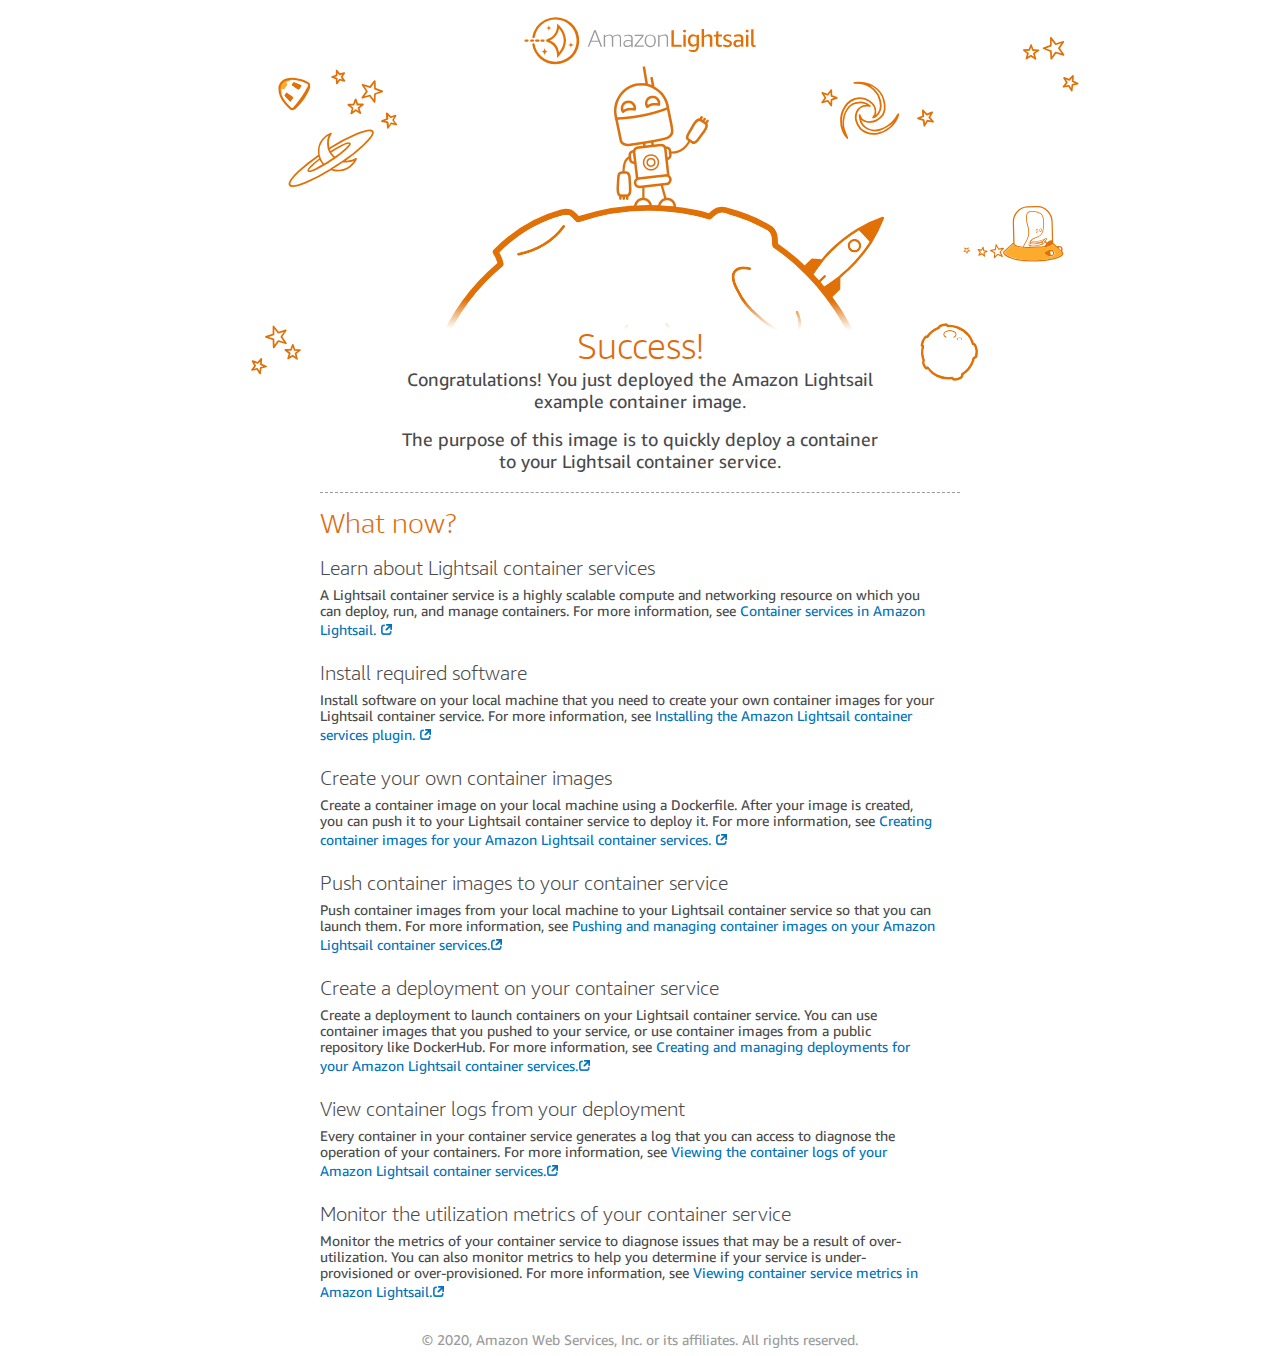
==== commit 56765466: "fix typo" ====
--- a/hello-world/html/index.html
+++ b/hello-world/html/index.html
@@ -8,15 +8,15 @@
     <link rel="shortcut icon" href="/assets/img/favicon.ico" />
     <meta
       name="viewport"
-      content="user-scalable=no, initial-scale=1, width=device-width, height=device-height"
+      content="initial-scale=1,width=device-width,height=device-height"
     />
     <link rel="stylesheet" type="text/css" href="assets/css/welcome.css" />
   </head>
   <body>
     <main class="layout_page style_bodyMD">
       <header class="layout_header">
-        <img src="assets/img/Wave.gif" class="img_background" />
-        <img src="assets/img/HeaderOverlay.svg" class="img_foreground" />
+        <img src="assets/img/Wave.gif" class="img_background" alt="sailbot waving" />
+        <img src="assets/img/HeaderOverlay.svg" class="img_foreground" alt="planet background" />
       </header>
       <div class="layout_content">
         <section class="layout_section1">
@@ -46,7 +46,7 @@
                 Learn about Lightsail container services
               </h4>
               <p class="style_bodySM">
-                An Amazon Lightsail container service is a highly scalable
+                A Lightsail container service is a highly scalable
                 compute and networking resource on which you can deploy, run,
                 and manage containers. For more information, see
                 <a
